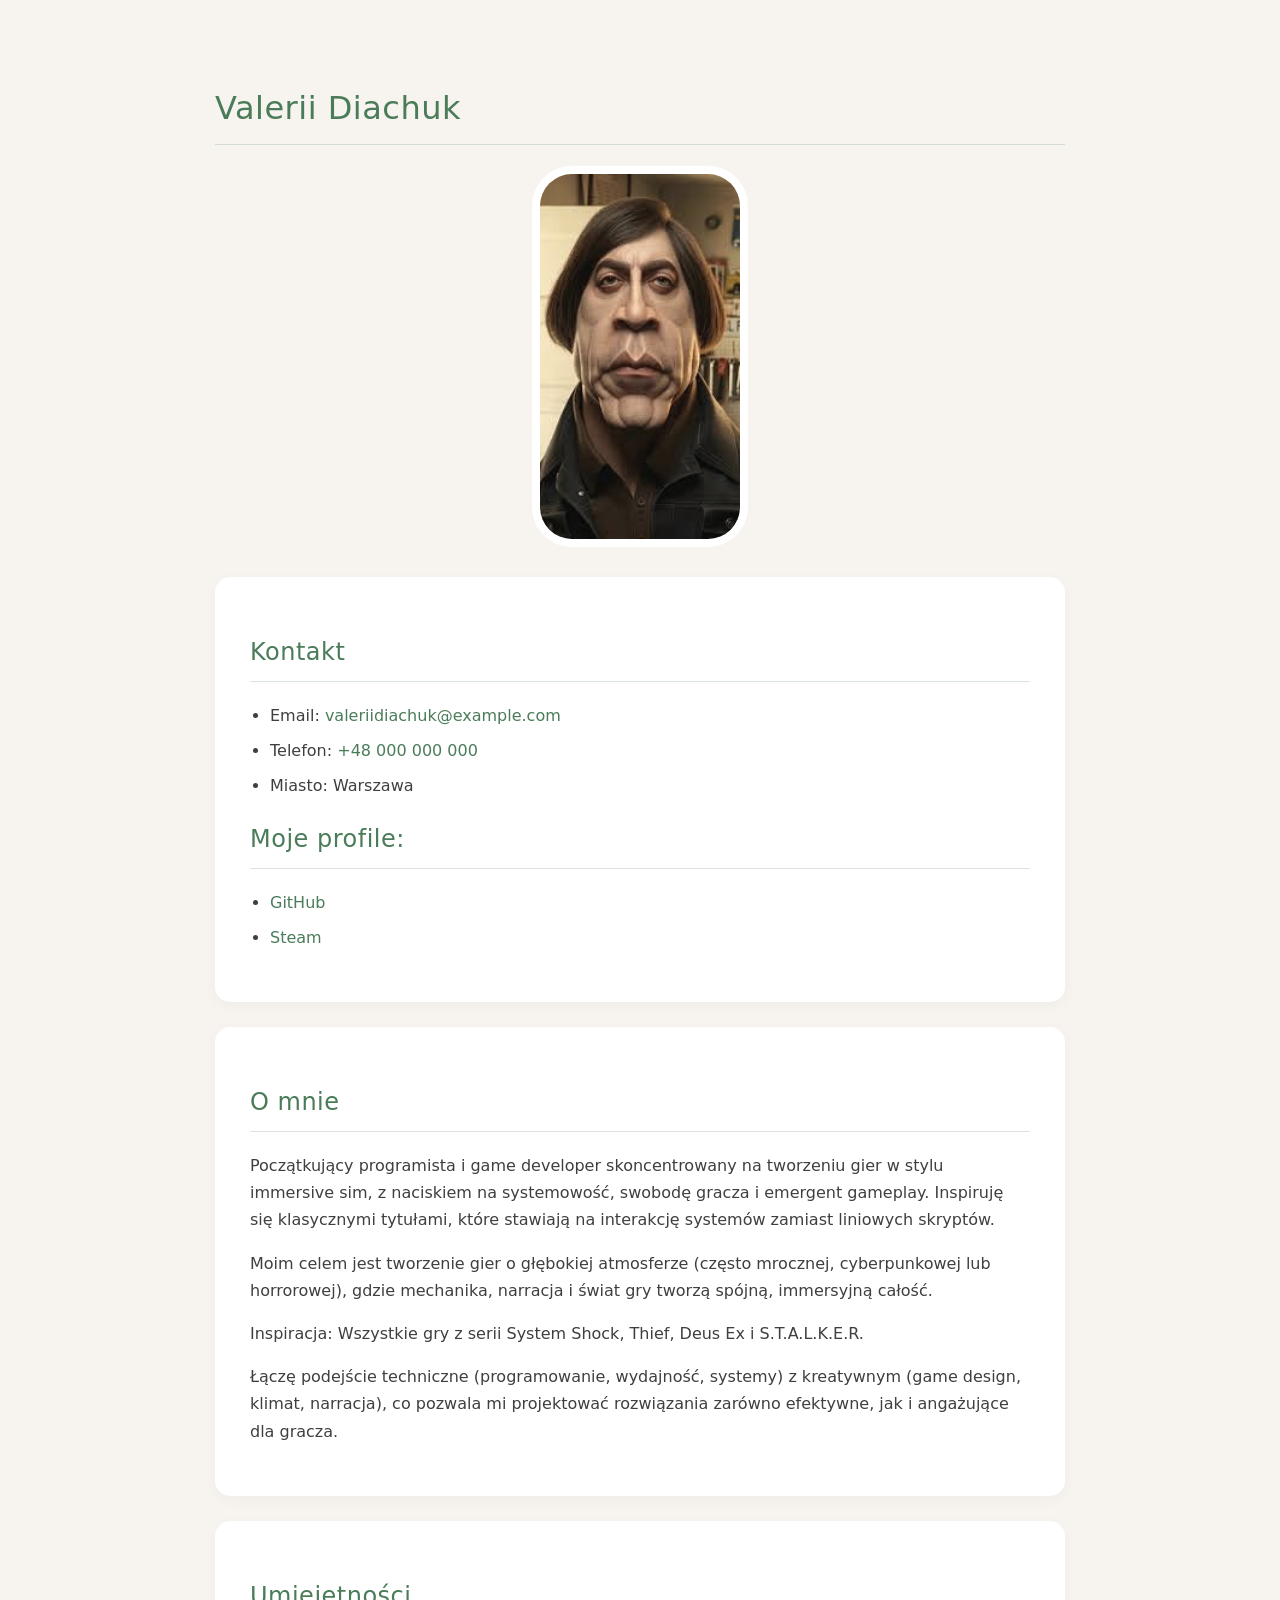
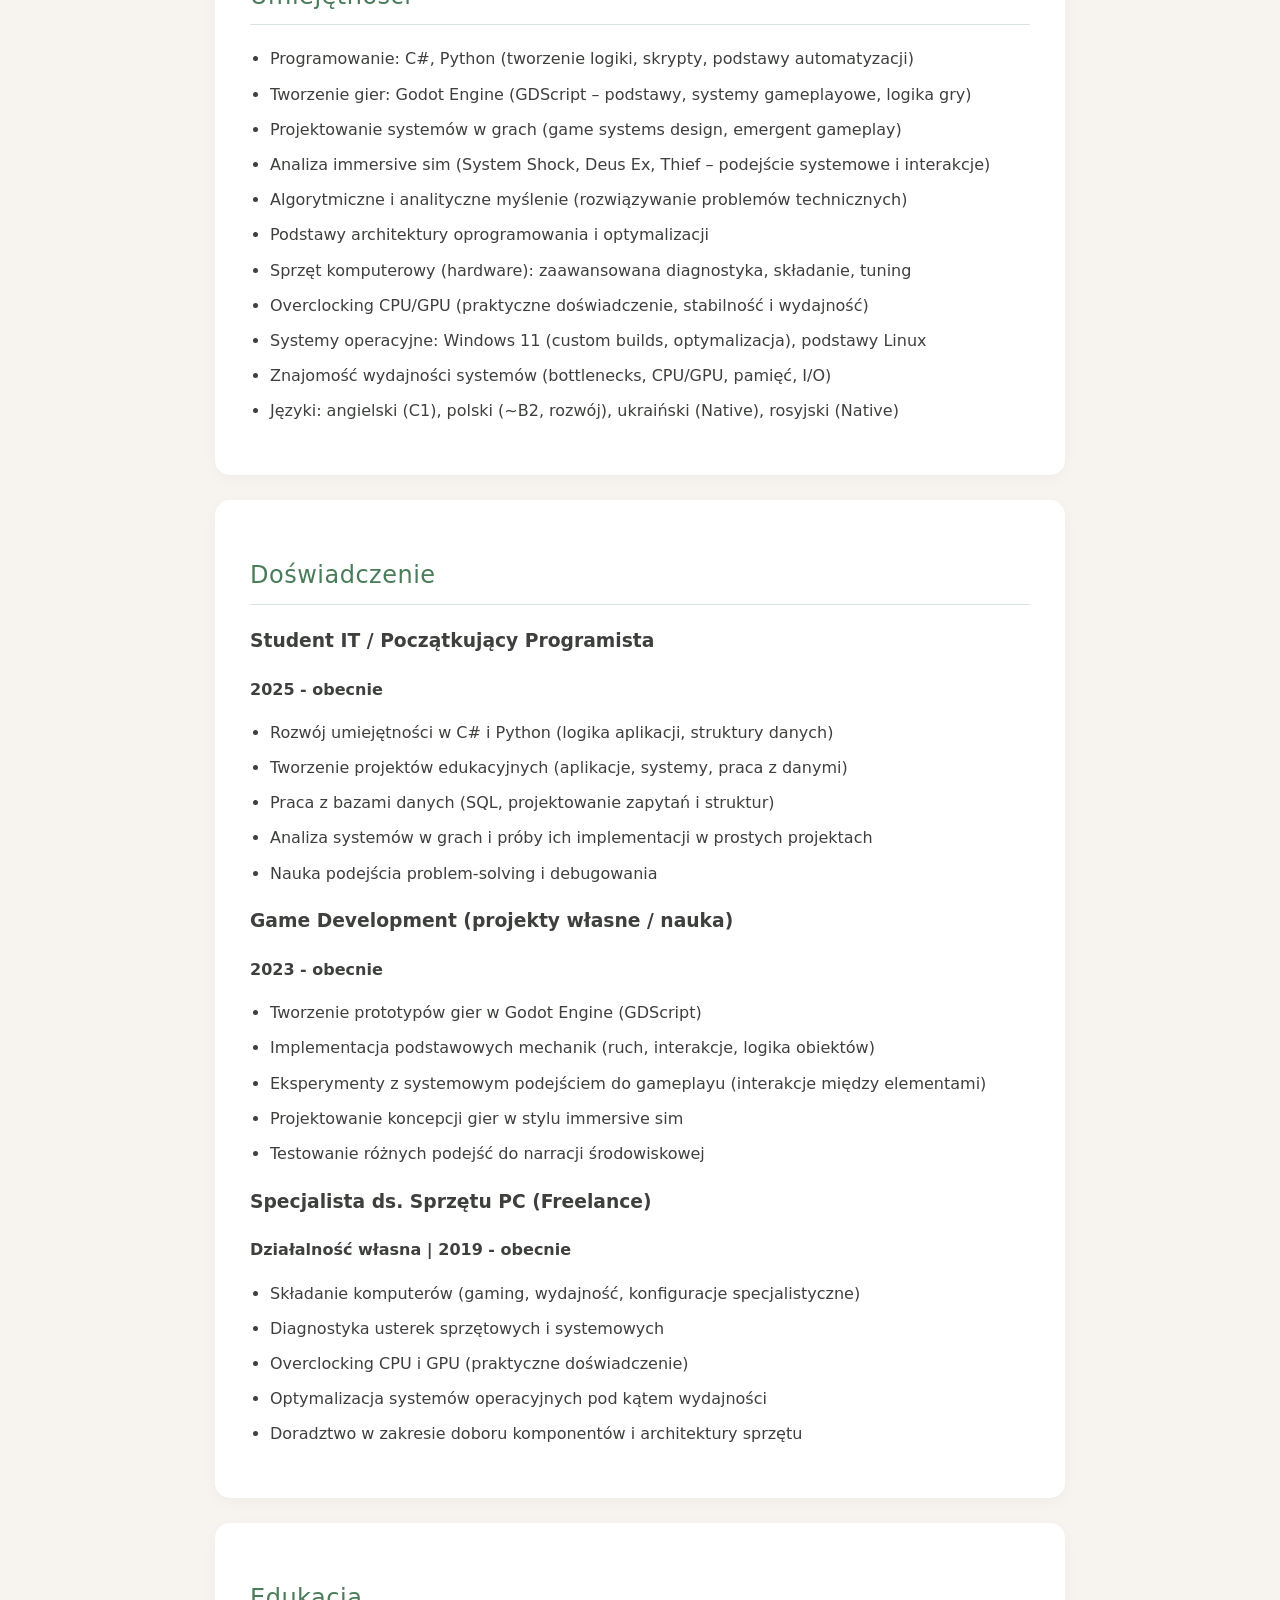
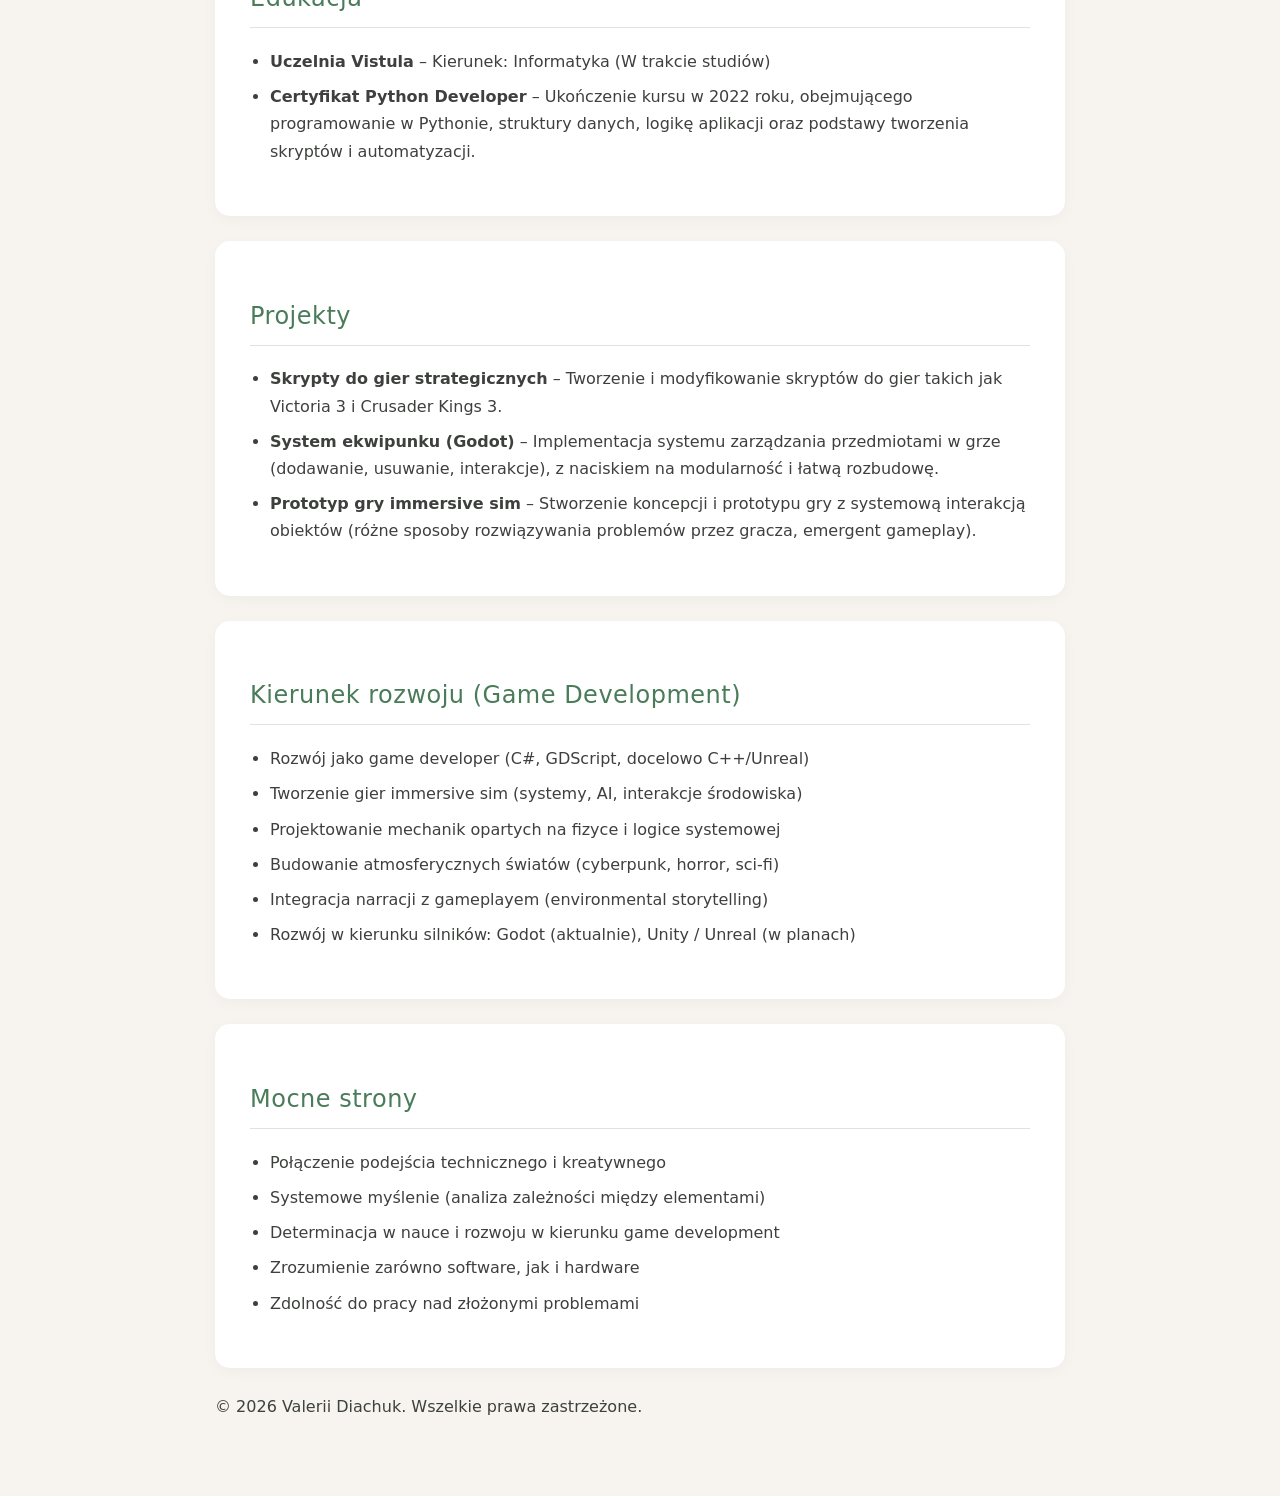
==== zad3_motyw/index.html @ e0a06792 "zad3" ====
<!DOCTYPE html>
<html lang="pl">
<head>
    <link rel="stylesheet" href="green.css">
    <meta charset="UTF-8">
    <meta name="viewport" content="width=device-width, initial-scale=1.0">
    <title>CV - Valerii Diachuk</title>
</head>
<body>

    <header>
        <h1>Valerii Diachuk</h1>
        <img src="ja.jpg" alt="Zdjęcie profilowe Valerii Diachuk">
    </header>

    <main>

        <section>
            <h2>Kontakt</h2>
            <ul>
                <li>Email: <a href="mailto:valeriidiachuk@example.com">valeriidiachuk@example.com</a></li>
                <li>Telefon: <a href="tel:+48000000000">+48 000 000 000</a></li>
                <li>Miasto: Warszawa</li>
            </ul>
            <h2>Moje profile:</h2>
            <ul>
                <li><a href="https://github.com/VD77608" target="_blank" rel="noopener noreferrer">GitHub</a></li>
                <li><a href="https://steamcommunity.com/id/sonofmotherland/" target="_blank" rel="noopener noreferrer">Steam</a></li>
            </ul>
        </section>

        <section>
            <h2>O mnie</h2>
            <p>
                Początkujący programista i game developer skoncentrowany na tworzeniu gier w stylu immersive sim,
                z naciskiem na systemowość, swobodę gracza i emergent gameplay. Inspiruję się klasycznymi tytułami,
                które stawiają na interakcję systemów zamiast liniowych skryptów.
            </p>
            <p>
                Moim celem jest tworzenie gier o głębokiej atmosferze (często mrocznej, cyberpunkowej lub horrorowej),
                gdzie mechanika, narracja i świat gry tworzą spójną, immersyjną całość.
            </p>
            <p>
                Inspiracja: Wszystkie gry z serii System Shock, Thief, Deus Ex i S.T.A.L.K.E.R.
            </p>
            <p>
                Łączę podejście techniczne (programowanie, wydajność, systemy) z kreatywnym (game design, klimat, narracja),
                co pozwala mi projektować rozwiązania zarówno efektywne, jak i angażujące dla gracza.
            </p>
        </section>

        <section>
            <h2>Umiejętności</h2>
            <ul>
                <li>Programowanie: C#, Python (tworzenie logiki, skrypty, podstawy automatyzacji)</li>
                <li>Tworzenie gier: Godot Engine (GDScript – podstawy, systemy gameplayowe, logika gry)</li>
                <li>Projektowanie systemów w grach (game systems design, emergent gameplay)</li>
                <li>Analiza immersive sim (System Shock, Deus Ex, Thief – podejście systemowe i interakcje)</li>
                <li>Algorytmiczne i analityczne myślenie (rozwiązywanie problemów technicznych)</li>
                <li>Podstawy architektury oprogramowania i optymalizacji</li>
                <li>Sprzęt komputerowy (hardware): zaawansowana diagnostyka, składanie, tuning</li>
                <li>Overclocking CPU/GPU (praktyczne doświadczenie, stabilność i wydajność)</li>
                <li>Systemy operacyjne: Windows 11 (custom builds, optymalizacja), podstawy Linux</li>
                <li>Znajomość wydajności systemów (bottlenecks, CPU/GPU, pamięć, I/O)</li>
                <li>Języki: angielski (C1), polski (~B2, rozwój), ukraiński (Native), rosyjski (Native)</li>
            </ul>
        </section>

        <section>
            <h2>Doświadczenie</h2>

            <article>
                <h3>Student IT / Początkujący Programista</h3>
                <p><strong>2025 - obecnie</strong></p>
                <ul>
                    <li>Rozwój umiejętności w C# i Python (logika aplikacji, struktury danych)</li>
                    <li>Tworzenie projektów edukacyjnych (aplikacje, systemy, praca z danymi)</li>
                    <li>Praca z bazami danych (SQL, projektowanie zapytań i struktur)</li>
                    <li>Analiza systemów w grach i próby ich implementacji w prostych projektach</li>
                    <li>Nauka podejścia problem-solving i debugowania</li>
                </ul>
            </article>

            <article>
                <h3>Game Development (projekty własne / nauka)</h3>
                <p><strong>2023 - obecnie</strong></p>
                <ul>
                    <li>Tworzenie prototypów gier w Godot Engine (GDScript)</li>
                    <li>Implementacja podstawowych mechanik (ruch, interakcje, logika obiektów)</li>
                    <li>Eksperymenty z systemowym podejściem do gameplayu (interakcje między elementami)</li>
                    <li>Projektowanie koncepcji gier w stylu immersive sim</li>
                    <li>Testowanie różnych podejść do narracji środowiskowej</li>
                </ul>
            </article>

            <article>
                <h3>Specjalista ds. Sprzętu PC (Freelance)</h3>
                <p><strong>Działalność własna | 2019 - obecnie</strong></p>
                <ul>
                    <li>Składanie komputerów (gaming, wydajność, konfiguracje specjalistyczne)</li>
                    <li>Diagnostyka usterek sprzętowych i systemowych</li>
                    <li>Overclocking CPU i GPU (praktyczne doświadczenie)</li>
                    <li>Optymalizacja systemów operacyjnych pod kątem wydajności</li>
                    <li>Doradztwo w zakresie doboru komponentów i architektury sprzętu</li>
                </ul>
            </article>

        </section>

        <section>
            <h2>Edukacja</h2>
            <ul>
                <li><strong>Uczelnia Vistula</strong> – Kierunek: Informatyka (W trakcie studiów)</li>
                <li><strong>Certyfikat Python Developer</strong> – Ukończenie kursu w 2022 roku, obejmującego programowanie w Pythonie, struktury danych, logikę aplikacji oraz podstawy tworzenia skryptów i automatyzacji.</li>
            </ul>
        </section>

        <section>
            <h2>Projekty</h2>
            <ul>
                <li><strong>Skrypty do gier strategicznych</strong> – Tworzenie i modyfikowanie skryptów do gier takich jak Victoria 3 i Crusader Kings 3.</li>
                <li><strong>System ekwipunku (Godot)</strong> – Implementacja systemu zarządzania przedmiotami w grze (dodawanie, usuwanie, interakcje), z naciskiem na modularność i łatwą rozbudowę.</li>
                <li><strong>Prototyp gry immersive sim</strong> – Stworzenie koncepcji i prototypu gry z systemową interakcją obiektów (różne sposoby rozwiązywania problemów przez gracza, emergent gameplay).</li>
            </ul>
        </section>

        <section>
            <h2>Kierunek rozwoju (Game Development)</h2>
            <ul>
                <li>Rozwój jako game developer (C#, GDScript, docelowo C++/Unreal)</li>
                <li>Tworzenie gier immersive sim (systemy, AI, interakcje środowiska)</li>
                <li>Projektowanie mechanik opartych na fizyce i logice systemowej</li>
                <li>Budowanie atmosferycznych światów (cyberpunk, horror, sci-fi)</li>
                <li>Integracja narracji z gameplayem (environmental storytelling)</li>
                <li>Rozwój w kierunku silników: Godot (aktualnie), Unity / Unreal (w planach)</li>
            </ul>
        </section>

        <section>
            <h2>Mocne strony</h2>
            <ul>
                <li>Połączenie podejścia technicznego i kreatywnego</li>
                <li>Systemowe myślenie (analiza zależności między elementami)</li>
                <li>Determinacja w nauce i rozwoju w kierunku game development</li>
                <li>Zrozumienie zarówno software, jak i hardware</li>
                <li>Zdolność do pracy nad złożonymi problemami</li>
            </ul>
        </section>

    </main>

    <footer>
        <p>&copy; 2026 Valerii Diachuk. Wszelkie prawa zastrzeżone.</p>
    </footer>

</body>
</html>
---- zad3_motyw/green.css ----
body {
    font-family: 'Segoe UI', system-ui, sans-serif;
    
    background-color: #f7f3ee; 
    
    margin: 0 auto;
    padding: 60px 20px;
    max-width: 850px;
    
    line-height: 1.7;
    color: #3d403d;
}

h1, h2 {
    color: #4a7c59;
    font-weight: 400;
    letter-spacing: 0.5px;
    border-bottom: 1px solid rgba(74, 124, 89, 0.2);
    padding-bottom: 8px;
}

section {
    background: #ffffff;
    border-radius: 15px; 
    padding: 35px;
    margin-bottom: 25px;
    box-shadow: 0 4px 15px rgba(0, 0, 0, 0.03); 
}

img {
    width: 200px;
    border-radius: 40px;
    display: block;
    margin: 0 auto 30px auto;
    filter: sepia(20%) contrast(95%) brightness(105%);
    border: 8px solid #ffffff;
}

/* Списки */
ul {
    padding-left: 20px;
}

li {
    margin-bottom: 8px;
}

a {
    color: #4a7c59;
    text-decoration: none;
    border-bottom: 1px solid transparent;
    transition: all 0.3s ease;
}

a:hover {
    color: #2d4f39;
    border-bottom: 1px solid #2d4f39;
}
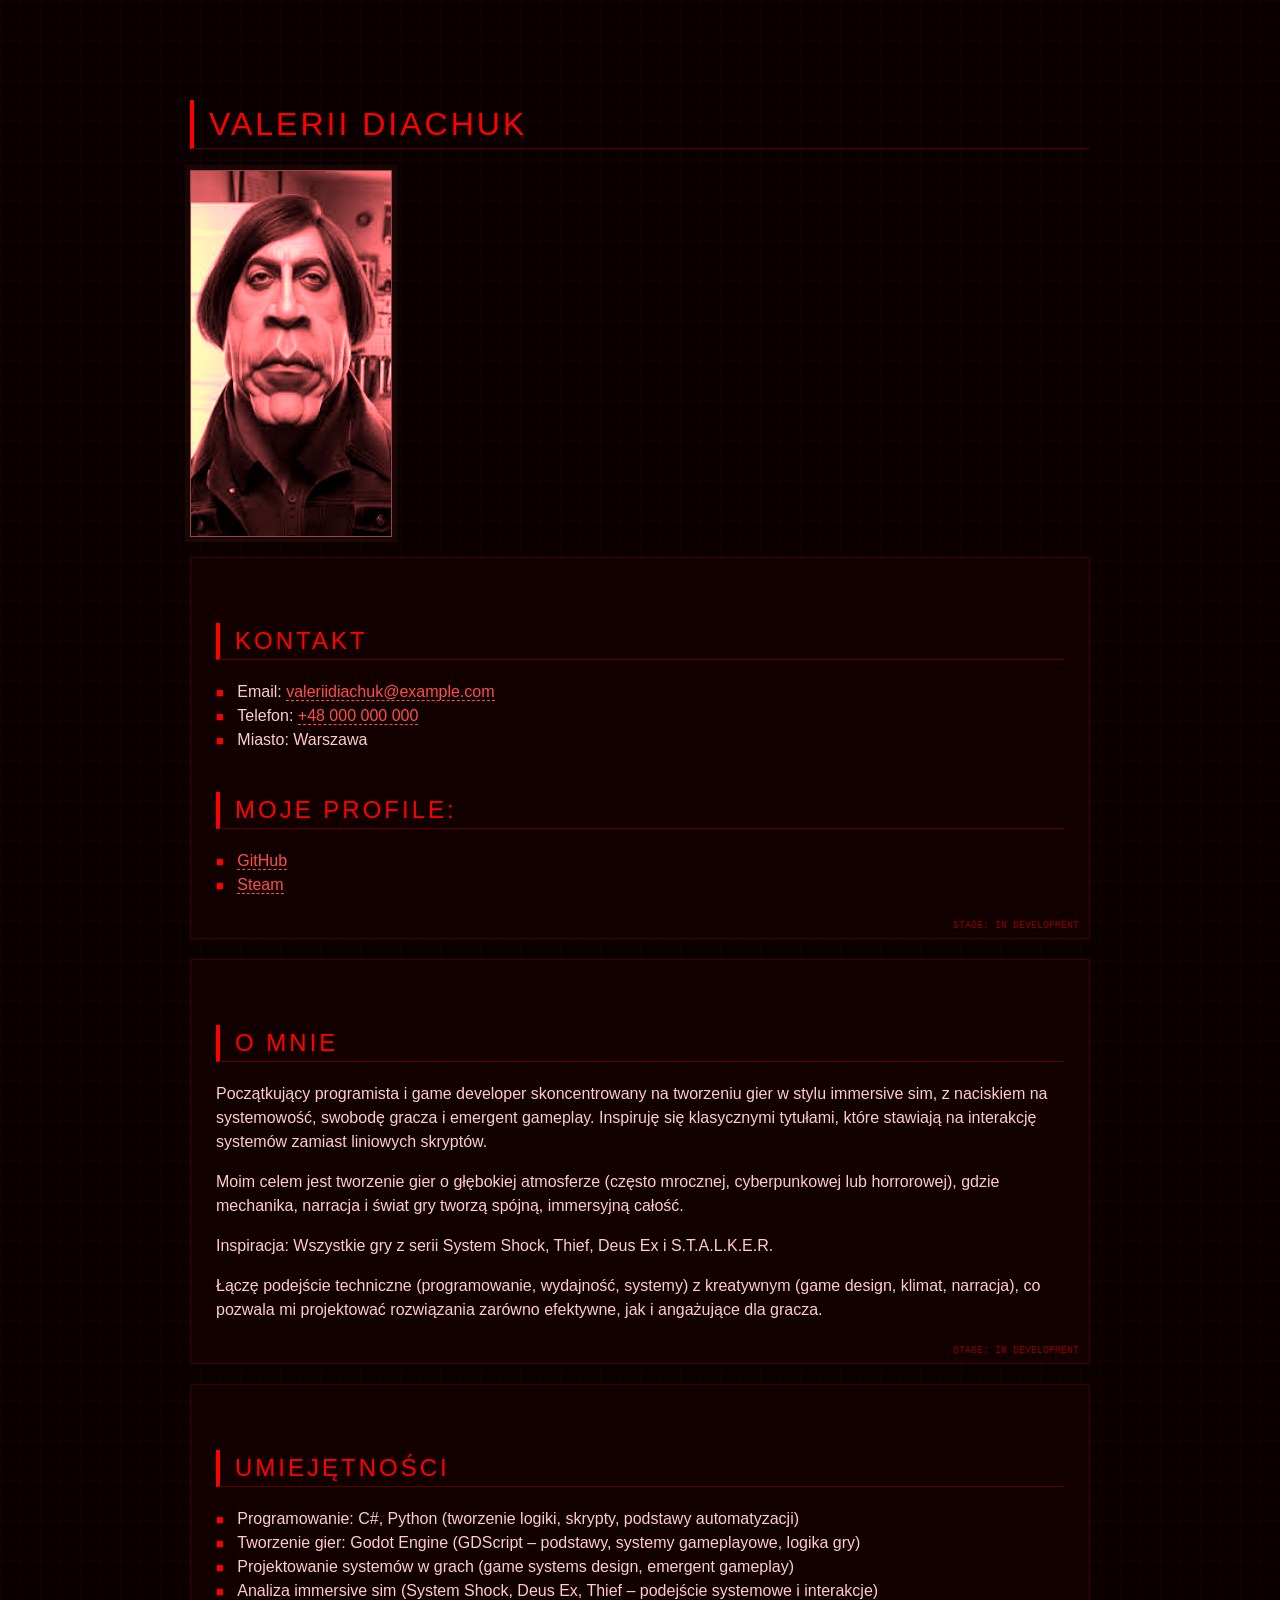
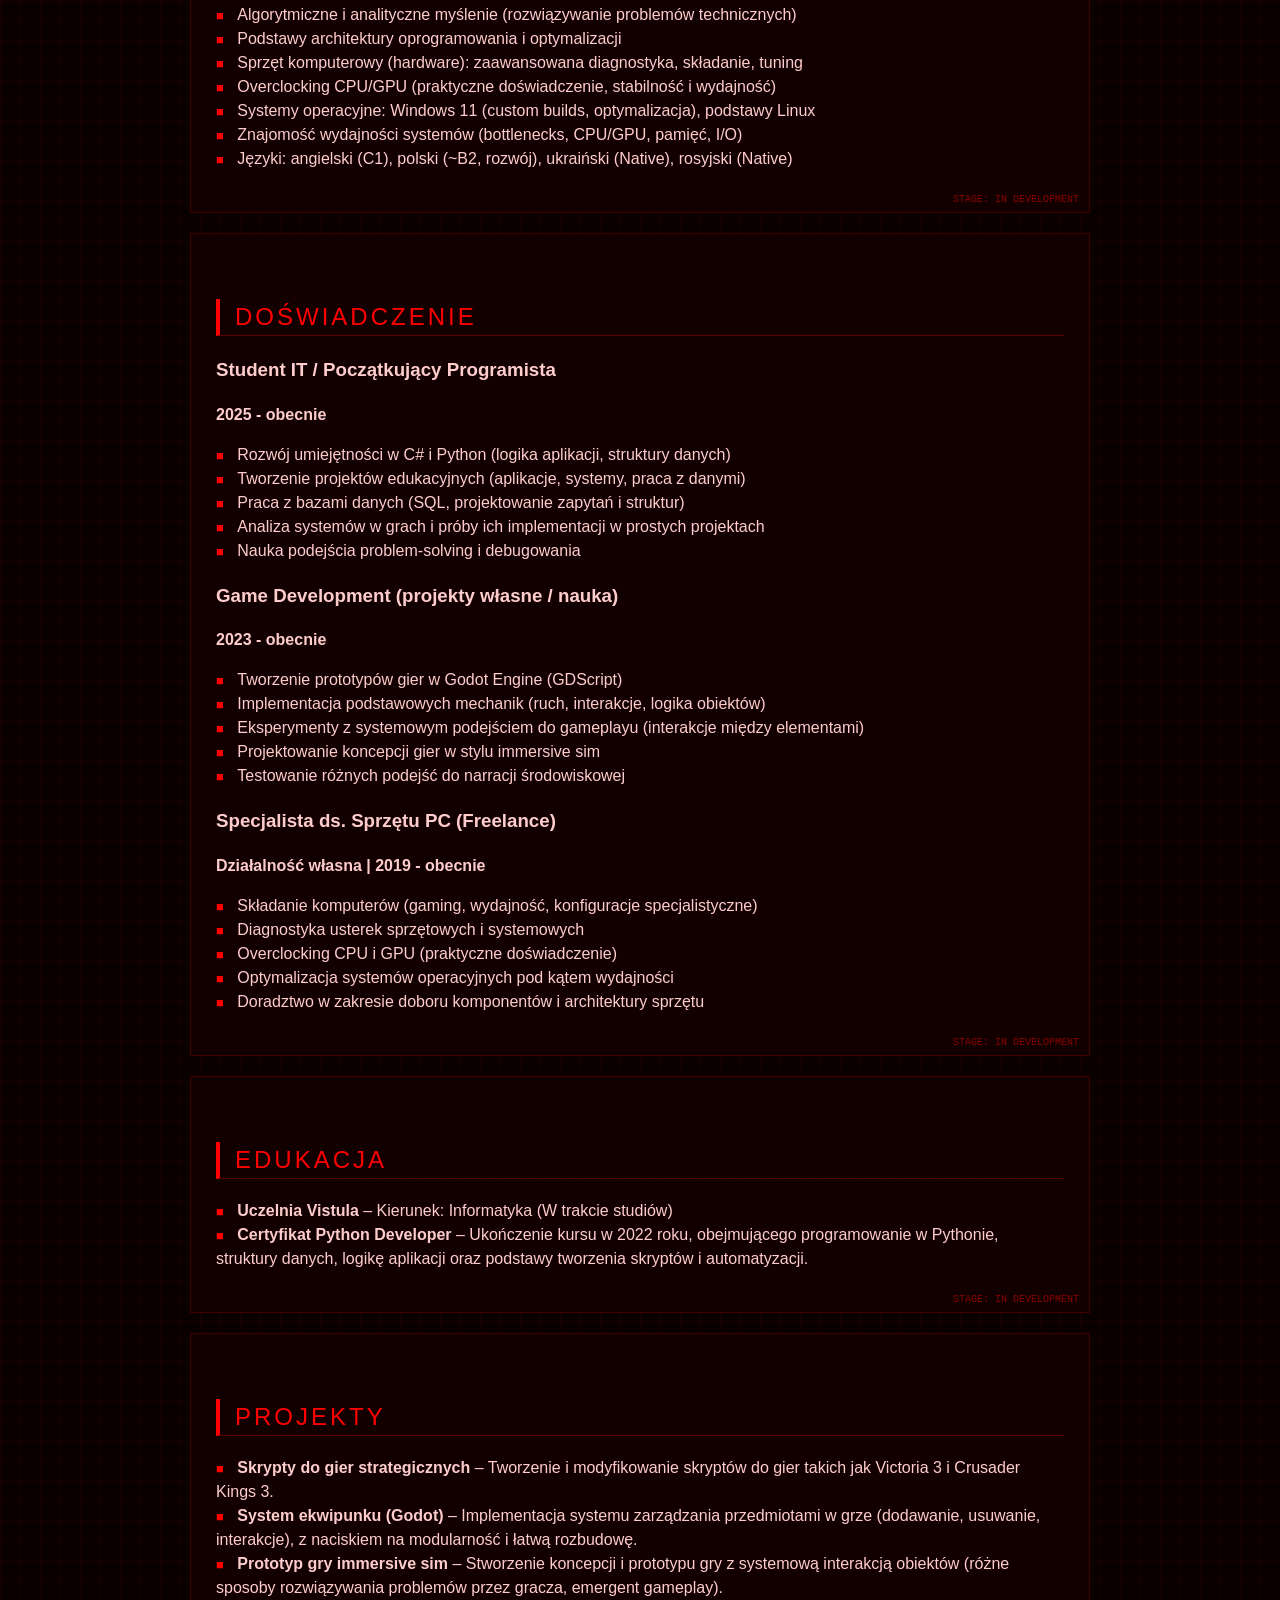
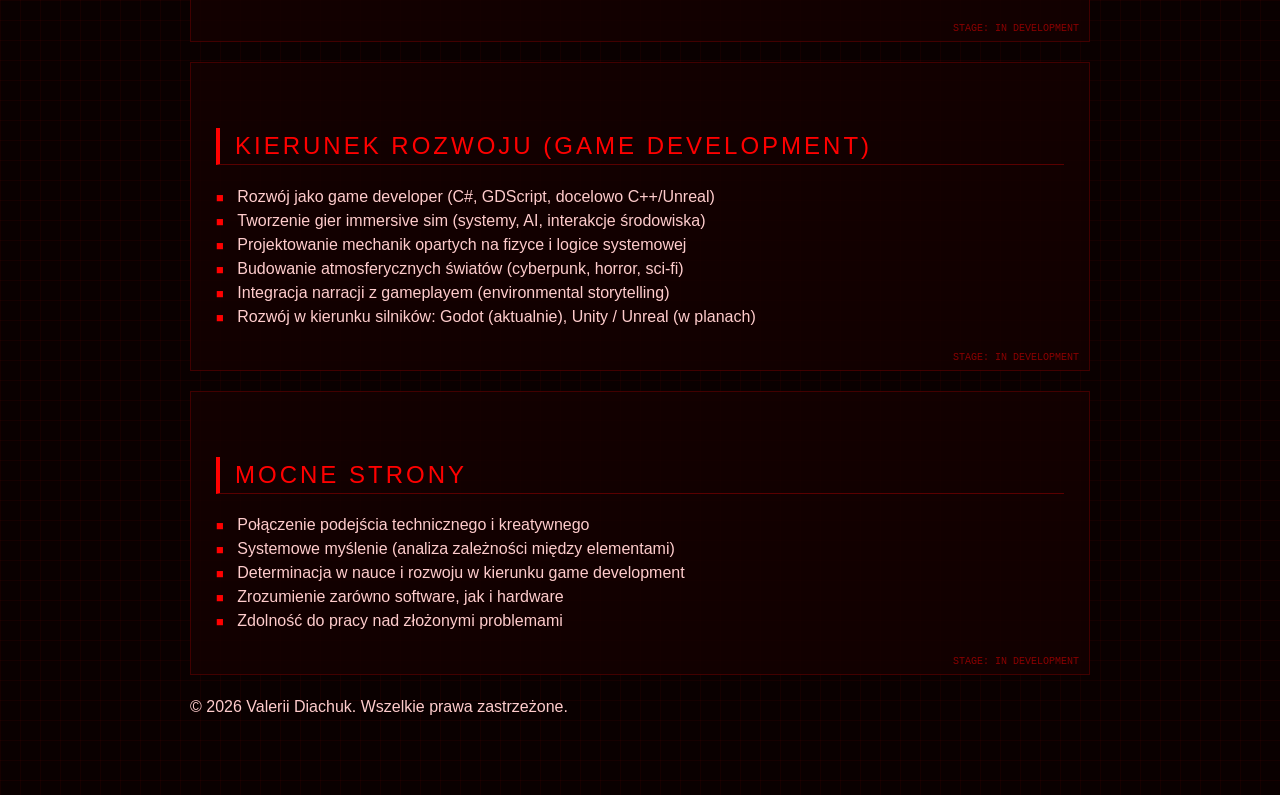
==== commit 981cbe6f: "Change stylesheet link from green.css to red.css" ====
--- a/zad3_motyw/index.html
+++ b/zad3_motyw/index.html
@@ -1,7 +1,7 @@
 <!DOCTYPE html>
 <html lang="pl">
 <head>
-    <link rel="stylesheet" href="green.css">
+    <link rel="stylesheet" href="red.css">
     <meta charset="UTF-8">
     <meta name="viewport" content="width=device-width, initial-scale=1.0">
     <title>CV - Valerii Diachuk</title>
--- a/zad3_motyw/red.css
+++ b/zad3_motyw/red.css
@@ -0,0 +1,75 @@
+body {
+    background-color: #0a0000;
+    background-image: 
+        linear-gradient(rgba(255, 0, 0, 0.05) 1px, transparent 1px),
+        linear-gradient(90deg, rgba(255, 0, 0, 0.05) 1px, transparent 1px);
+    background-size: 20px 20px;
+    color: #ffcccc;
+    font-family: 'Segoe UI', Tahoma, sans-serif; 
+    margin: 0 auto;
+    padding: 60px 20px;
+    max-width: 900px;
+    line-height: 1.5;
+}
+
+h1, h2 {
+    color: #ff0000;
+    text-transform: uppercase;
+    font-weight: 300;
+    letter-spacing: 3px;
+    border-left: 4px solid #ff0000;
+    padding-left: 15px;
+    margin-top: 40px;
+    border-bottom: 1px solid rgba(255, 0, 0, 0.3);
+}
+
+section {
+    border: 1px solid rgba(255, 0, 0, 0.2);
+    background: rgba(20, 0, 0, 0.8);
+    padding: 25px;
+    margin-bottom: 20px;
+    position: relative;
+}
+
+section::after {
+    content: "STAGE: IN DEVELOPMENT";
+    position: absolute;
+    bottom: 5px;
+    right: 10px;
+    font-size: 10px;
+    color: rgba(255, 0, 0, 0.5);
+    font-family: monospace;
+}
+
+img {
+    width: 200px;
+    filter: sepia(100%) hue-rotate(-50deg) saturate(3) contrast(1.1);
+    border: 1px solid #ff0000;
+    outline: 5px solid rgba(255, 0, 0, 0.1);
+    display: block;
+    margin-bottom: 20px;
+}
+
+ul {
+    list-style: none;
+    padding-left: 0;
+}
+
+li::before {
+    content: "■ ";
+    color: #ff0000;
+    font-size: 0.8em;
+    margin-right: 10px;
+}
+
+a {
+    color: #ff4d4d;
+    text-decoration: none;
+    border-bottom: 1px dashed #ff4d4d;
+}
+
+a:hover {
+    background: #ff0000;
+    color: #000;
+    border-bottom: 1px solid #ff0000;
+}
